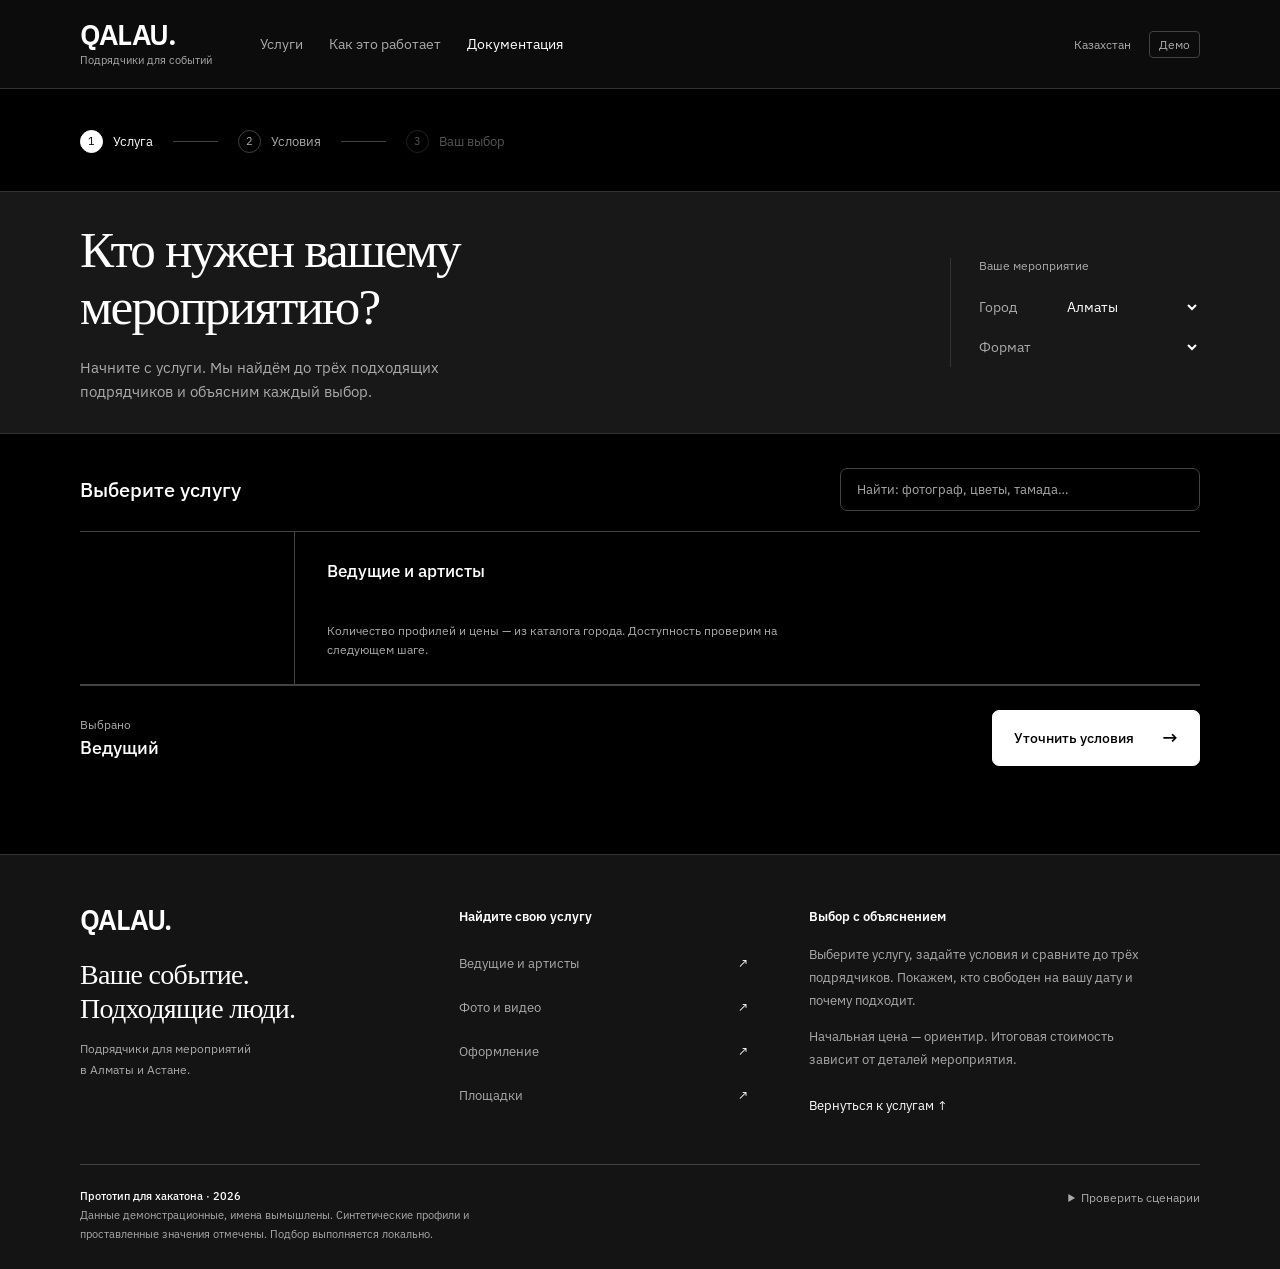
==== console-next/openai.html @ 5a3588a1 "Add QALAU OpenAI prototype with themed documentation and illustrations" ====
<!doctype html>
<html lang="ru" data-palette="openai"><head><meta charset="utf-8"><meta name="viewport" content="width=device-width,initial-scale=1"><meta name="theme-color" content="#000000"><title>QALAU — OpenAI</title><link rel="stylesheet" href="style.css"></head>
<body class="tonal-background"><a class="skip" href="#main">К содержимому</a>
<header class="header"><div class="header-inner"><div class="brand-lockup"><a class="brand" href="openai.html" aria-label="QALAU — к началу подбора">QALAU<span class="brand-dot">.</span></a><span class="brand-caption">Подрядчики для событий</span></div><nav class="header-nav" aria-label="Основная навигация"><button type="button" data-step="services">Услуги</button><a href="#about-project">Как это работает</a><a class="docs-nav-link" href="openai-docs.html">Документация</a></nav><div class="header-context"><span>Казахстан</span><span class="demo-label">Демо</span></div></div></header>
<main id="main"><nav class="journey" aria-label="Этапы подбора"><button data-step="services" aria-current="step"><span>1</span>Услуга</button><i aria-hidden="true"></i><button data-step="conditions"><span>2</span>Условия</button><i aria-hidden="true"></i><button data-step="results" disabled><span>3</span>Ваш выбор</button></nav>
<form id="search" novalidate>
<section id="services-screen" aria-labelledby="service-title">
<div class="intro"><div><h1 id="service-title" tabindex="-1">Кто нужен вашему<br><em>мероприятию?</em></h1><p>Начните с услуги. Мы найдём до трёх подходящих<br class="desktop-break"> подрядчиков и объясним каждый выбор.</p></div><div class="event-context"><span>Ваше мероприятие</span><div><label for="city">Город</label><select id="city" name="city"><option>Алматы</option><option>Астана</option></select></div><div><label for="format">Формат</label><select id="format" name="format"></select></div></div></div>
<div class="catalog-top"><h2>Выберите услугу</h2><div class="search-wrap"><label class="sr-only" for="service-search">Поиск услуги</label><input type="search" id="service-search" placeholder="Найти: фотограф, цветы, тамада…" autocomplete="off"></div></div>
<div class="catalog"><nav id="groups" aria-label="Группы услуг"></nav><div class="service-content"><div class="service-heading"><h3 id="group-title">Ведущие и артисты</h3><span id="service-count" aria-live="polite"></span></div><div id="service-list" role="group" aria-label="Категория подрядчика"></div><p class="catalog-note">Количество профилей и цены — из каталога города. Доступность проверим на следующем шаге.</p></div></div>
<input type="hidden" name="category" id="category" value="Ведущий">
<div class="selection-bar"><div><small>Выбрано</small><strong id="selected-name">Ведущий</strong></div><button type="button" class="primary" id="continue">Уточнить условия <span aria-hidden="true">→</span></button></div>
</section>
<section id="conditions-screen" hidden aria-labelledby="conditions-title"><div class="screen-heading"><h1 id="conditions-title" tabindex="-1">Несколько деталей.<br><em>И можно выбирать.</em></h1><p>Учтём дату, начальную цену и формат события.</p></div><div class="conditions-layout"><aside class="chosen-service"><span class="small-label">Выбранная услуга</span><div class="chosen-heading"><div class="chosen-copy"><h2 id="chosen-name"></h2><p id="chosen-description"></p></div><img id="chosen-illustration" class="chosen-illustration" width="112" height="112" alt="" decoding="async" hidden></div><button type="button" class="text-button" data-step="services">Изменить услугу <span aria-hidden="true">↗</span></button><div class="context-summary" id="context-summary"></div><button type="button" class="text-button" data-edit="city">Изменить город или формат</button></aside><div class="fields-panel"><div class="field-grid"><div class="field"><label for="date">Дата мероприятия</label><input type="date" id="date" name="date" min="2026-09-23" max="2026-12-31" required aria-describedby="date-help date-error"><small id="date-help">Демо: сентябрь — декабрь 2026</small><span id="date-error" class="error"></span></div><div class="field"><label for="budget">Бюджет на подрядчика</label><div class="money-input"><input type="number" id="budget" name="budget" min="1" step="1000" required aria-describedby="budget-help budget-error"><span>₸</span></div><small id="budget-help">Сравним со стартовой ценой</small><span id="budget-error" class="error"></span></div></div><details id="extra"><summary>Язык и длительность <span>Необязательно</span></summary><div class="field-grid"><div class="field"><label for="language">Язык работы</label><select id="language" name="language"></select></div><div class="field"><label for="hours">Длительность, часов</label><input type="number" id="hours" name="hours" min="1" max="24" placeholder="Не имеет значения" aria-describedby="hours-error"><span id="hours-error" class="error"></span></div></div><p class="helper">Для услуг без присутствия на площадке длительность не ограничивает подбор.</p></details><div class="conditions-action"><button class="primary" type="submit" id="submit">Подобрать подрядчиков <span aria-hidden="true">→</span></button><p>Только свободные на вашу дату.<br>Начальная цена — в пределах бюджета.</p></div></div></div></section>
</form>
<section id="results-screen" hidden aria-labelledby="results-title"><div class="result-top"><div><h1 id="results-title" tabindex="-1">Ваш короткий список.</h1><p id="results-subtitle"></p></div><button class="secondary" data-step="conditions">Изменить условия <span aria-hidden="true">↗</span></button></div><div id="query-summary" class="query-summary"></div><div id="dirty" class="notice" role="status" hidden>Условия изменены. Обновите подбор, чтобы увидеть актуальные варианты. <button class="text-button" data-action="retry">Обновить подбор</button></div><div id="result-content" aria-live="polite" aria-atomic="true"></div><p id="price-note" class="price-note" hidden>Цена «от» — ориентир, а не итоговая смета. Стоимость зависит от программы и деталей мероприятия.</p></section>
</main><footer class="site-footer" id="about-project"><div class="footer-inner"><div class="footer-grid"><div class="footer-brand"><a class="brand" href="openai.html" aria-label="QALAU — к началу подбора">QALAU<span class="brand-dot">.</span></a><p class="footer-message">Ваше событие.<br>Подходящие люди.</p><p>Подрядчики для мероприятий<br>в Алматы и Астане.</p></div><nav class="footer-services" aria-label="Услуги в футере"><h2>Найдите свою услугу</h2><button type="button" data-group="0">Ведущие и артисты <span aria-hidden="true">↗</span></button><button type="button" data-group="1">Фото и видео <span aria-hidden="true">↗</span></button><button type="button" data-group="2">Оформление <span aria-hidden="true">↗</span></button><button type="button" data-group="3">Площадки <span aria-hidden="true">↗</span></button></nav><section class="footer-about" aria-labelledby="footer-about-title"><h2 id="footer-about-title">Выбор с объяснением</h2><p>Выберите услугу, задайте условия и сравните до трёх подрядчиков. Покажем, кто свободен на вашу дату и почему подходит.</p><p>Начальная цена — ориентир. Итоговая стоимость зависит от деталей мероприятия.</p><button type="button" class="text-button" data-step="services">Вернуться к услугам <span aria-hidden="true">↑</span></button></section></div><div class="footer-bottom"><p><strong>Прототип для хакатона · 2026</strong><br>Данные демонстрационные, имена вымышлены. Синтетические профили и проставленные значения отмечены. Подбор выполняется локально.</p><details class="demo-tools"><summary>Проверить сценарии</summary><div><button data-scenario="popular">Три варианта</button><button data-scenario="rare">Редкая категория</button><button data-scenario="absent">Нет категории</button><button data-scenario="empty">Все заняты</button><button data-scenario="date">Другая дата</button><button data-scenario="error">Технический сбой</button><button data-scenario="initial">Начать заново</button></div></details></div></div></footer><script type="module" src="app.mjs"></script></body></html>
---- console-next/style.css ----
@font-face{font-family:Plex;src:url('../fonts/ibm-plex-sans.ttf') format('truetype');font-weight:100 900;font-display:swap}@font-face{font-family:Serif;src:url('../fonts/source-serif-4.ttf') format('truetype');font-weight:200 900;font-display:swap}
:root{color-scheme:dark;--bg:#191b19;--surface:#222521;--text:#eeeee7;--muted:#b2b9ae;--line:#42493f;--accent:#c6d4b1;--tint:#30392b;--error:#ffb5ac;font-family:Plex,'Segoe UI',sans-serif;color:var(--text);background:var(--bg);font-synthesis:none;scrollbar-color:#687260 var(--bg)}*{box-sizing:border-box}body{margin:0}button,input,select{font:inherit}button,a,input,select,summary{-webkit-tap-highlight-color:transparent}button,a{touch-action:manipulation}button{cursor:pointer}button:disabled{cursor:default;opacity:.5}a{color:inherit;text-underline-offset:4px}button{color:inherit}button:focus-visible,a:focus-visible,input:focus-visible,select:focus-visible,summary:focus-visible{outline:2px solid var(--accent);outline-offset:5px}::selection{background:var(--accent);color:var(--bg)}input{caret-color:var(--accent)}[hidden]{display:none!important}h1,h2,h3,p{margin:0}h1{font-family:Serif,Georgia,serif;font-size:clamp(34px,4vw,52px);line-height:1.12;font-weight:450;letter-spacing:-.035em}h1 em{color:var(--accent);font-style:normal}h2{font-size:20px;font-weight:500}h3{font-size:17px;font-weight:500}p{line-height:1.6}svg{width:20px;height:20px}.header{height:86px;border-bottom:1px solid var(--line);display:flex;align-items:center;gap:26px;padding:0 5vw}.brand{text-decoration:none;display:flex;align-items:center;font-size:25px;font-weight:600;letter-spacing:-.04em}.brand-mark{display:block;width:21px;height:25px;margin-right:12px;border:1px solid var(--accent);border-radius:2px;transform:rotate(-9deg);position:relative}.brand-mark:after{content:'';position:absolute;inset:5px -6px -5px 5px;border:1px solid var(--accent);border-radius:2px;background:var(--bg)}.brand-dot{color:var(--accent)}.header-description{color:var(--muted);font-size:13px}.demo-label{margin-left:auto;border:1px solid var(--line);padding:5px 10px;border-radius:5px;font-size:12px;color:var(--muted)}main{max-width:1200px;margin:auto;padding:0 40px}.journey{display:flex;align-items:center;gap:20px;padding:32px 0 36px}.journey button{border:0;background:none;padding:6px 0;display:flex;align-items:center;gap:10px;color:var(--muted);font-size:13px;min-height:40px}.journey button span{width:23px;height:23px;display:grid;place-items:center;border:1px solid var(--line);border-radius:50%;font-size:11px}.journey button[aria-current]{color:var(--text)}.journey button[aria-current] span{background:var(--accent);color:var(--bg);border-color:var(--accent)}.journey i{height:1px;width:45px;background:var(--line)}.intro{display:flex;align-items:center;justify-content:space-between;gap:40px;margin:6px 0 48px}.intro p,.screen-heading p{font-size:15px;color:var(--muted);margin-top:20px}.event-context{min-width:250px;padding-left:28px;border-left:1px solid var(--line);font-size:14px}.event-context>span{display:block;color:var(--muted);font-size:12px;margin-bottom:14px}.event-context>div{display:flex;justify-content:space-between;align-items:center;gap:24px}.event-context label{color:var(--muted)}.event-context select{width:145px;padding:10px 22px 10px 8px;background:transparent;border:0;color:var(--text);cursor:pointer}.event-context option{background:var(--surface)}.catalog-top{display:flex;align-items:center;justify-content:space-between;padding-bottom:20px;gap:24px}.search-wrap{position:relative;width:360px}.search-wrap input{width:100%;padding:12px 38px 12px 16px;border:1px solid var(--line);background:transparent;border-radius:7px;font-size:13px;color:var(--text)}.search-wrap span{position:absolute;right:15px;top:10px;font-size:23px;color:var(--muted)}input::placeholder{color:var(--muted)}.catalog{display:grid;grid-template-columns:215px minmax(0,1fr);border-top:1px solid var(--line);border-bottom:1px solid var(--line)}#groups{padding:25px 25px 25px 0;display:flex;flex-direction:column;gap:7px;border-right:1px solid var(--line)}#groups button{display:flex;align-items:center;justify-content:space-between;text-align:left;padding:12px 14px;border:1px solid transparent;border-radius:6px;background:transparent;font-size:14px;min-height:48px;color:var(--muted)}#groups button[aria-pressed=true]{background:var(--tint);color:var(--accent)}#groups button:hover{color:var(--text)}#groups small{font-size:11px}.service-content{padding:28px 0 25px 32px}.service-heading{display:flex;justify-content:space-between;align-items:center;margin-bottom:17px;gap:16px}.service-heading>span{font-size:12px;color:var(--muted)}#service-list{display:grid;grid-template-columns:1fr 1fr;column-gap:24px}.service{position:relative;text-align:left;display:block;width:100%;padding:18px 15px;border:1px solid transparent;border-bottom-color:var(--line);background:transparent;border-radius:0;min-height:119px}.service:hover{background:var(--surface)}.service[aria-pressed=true]{border-color:var(--accent);border-radius:7px;background:var(--tint)}.service-name{display:flex;align-items:center;justify-content:space-between;gap:10px;font-size:16px;font-weight:500}.choice-mark{width:17px;height:17px;border:1px solid #808b77;border-radius:50%;flex:none;display:grid;place-items:center}.choice-mark svg{width:13px;height:13px}.service[aria-pressed=true] .choice-mark{background:var(--accent);border-color:var(--accent);color:var(--bg)}.service-description{display:block;font-size:12px;line-height:1.45;color:var(--muted);margin:6px 20px 12px 0}.service-data{display:flex;gap:7px;font-size:12px;color:var(--muted);font-variant-numeric:tabular-nums}.service-data strong{color:var(--text);font-weight:400}.catalog-note{margin-top:22px;font-size:12px;color:var(--muted);max-width:70ch}.selection-bar{display:flex;align-items:center;justify-content:space-between;padding:24px 0;gap:20px}.selection-bar small{display:block;color:var(--muted);font-size:12px;margin-bottom:4px}.selection-bar strong{font-size:18px;font-weight:500}.primary,.secondary{display:inline-flex;align-items:center;justify-content:center;gap:28px;padding:15px 21px;border:1px solid var(--accent);border-radius:7px;min-height:50px;font-size:14px;font-weight:500;background:var(--accent);color:#202719}.primary:hover{background:#d8e3c8}.primary span,.secondary span{font-size:19px}.secondary{background:transparent;color:var(--text);border-color:var(--line)}.secondary:hover{background:var(--surface)}.text-button{border:0;background:none;padding:10px 0;color:var(--accent);font-size:13px;text-align:left;min-height:40px}.text-button:hover{text-decoration:underline;text-underline-offset:5px}.screen-heading{margin:6px 0 44px}.conditions-layout{display:grid;grid-template-columns:1fr 1.55fr;gap:64px;border-top:1px solid var(--line);padding-top:34px}.chosen-service h2{font-family:Serif,serif;font-size:31px;margin:10px 0}.small-label{color:var(--muted);font-size:12px}.chosen-service>p{color:var(--muted);font-size:14px;max-width:30ch}.context-summary{padding-top:24px;margin-top:20px;border-top:1px solid var(--line);font-size:15px}.field-grid{display:grid;grid-template-columns:1fr 1fr;gap:24px}.field label{display:block;font-size:14px;margin-bottom:11px}.field input,.field select{width:100%;height:51px;border:1px solid #687260;border-radius:7px;background:var(--surface);color:var(--text);padding:12px 14px;min-width:0}.field small{display:block;font-size:12px;color:var(--muted);margin-top:9px}.money-input{position:relative}.money-input input{padding-right:38px}.money-input>span{position:absolute;right:15px;top:13px;color:var(--muted)}.error{display:block;color:var(--error);font-size:12px;margin-top:7px}.error:empty{display:none}[aria-invalid=true]{border-color:var(--error)!important}#extra{margin-top:29px;border-block:1px solid var(--line)}summary{cursor:pointer;min-height:48px;padding:15px 0;font-size:14px}#extra summary span{float:right;color:var(--muted);font-size:12px}#extra .field-grid{padding:13px 0}.helper{color:var(--muted);font-size:12px;padding:0 0 20px}.conditions-action{margin-top:30px}.conditions-action .primary{width:100%}.conditions-action p{font-size:12px;color:var(--muted);margin-top:15px;text-align:center}.result-top{display:flex;justify-content:space-between;align-items:center;gap:30px;margin:8px 0 26px}.result-top h1{font-size:43px}.result-top p{color:var(--muted);font-size:14px;margin-top:15px}.query-summary{display:flex;flex-wrap:wrap;gap:9px;border-bottom:1px solid var(--line);padding-bottom:28px;margin-bottom:28px}.query-summary span{font-size:12px;padding:7px 12px;border:1px solid var(--line);border-radius:5px}.query-summary span:first-child{color:var(--accent);border-color:#758566}.comparison{display:grid;grid-template-columns:repeat(3,minmax(0,1fr));border:1px solid var(--line);border-radius:12px;overflow:hidden}.vendor{padding:25px 24px;display:grid;grid-template-rows:90px 91px 68px auto 110px auto;align-content:start;min-width:0;background:var(--surface)}.vendor+.vendor{border-left:1px solid var(--line)}.vendor h2{font-size:22px;line-height:1.25;letter-spacing:-.02em;overflow-wrap:anywhere}.vendor-meta{color:var(--muted);font-size:12px;margin-top:8px}.price{font-size:26px;font-variant-numeric:tabular-nums;letter-spacing:-.03em}.price small{font-size:14px;letter-spacing:0;color:var(--muted)}.price p{font-size:12px;color:var(--muted);margin-top:6px;letter-spacing:0}.available{display:flex;gap:8px;align-items:flex-start;font-size:13px;color:var(--accent)}.available small{display:block;color:var(--muted);font-size:11px;margin-top:3px}.why{padding:20px 0;border-block:1px solid var(--line);min-height:245px}.why h3{font-size:13px;color:var(--accent);margin-bottom:12px}.why p{font-size:14px;line-height:1.65}.why .source{color:var(--muted);font-size:12px;margin-top:14px}.facts{margin:0;padding:19px 0;font-size:12px}.facts>div{display:flex;justify-content:space-between;gap:18px;margin-bottom:10px}.facts dt{color:var(--muted)}.facts dd{margin:0;text-align:right}.vendor details{border-top:1px solid var(--line)}.vendor summary{font-size:12px}.vendor details p{font-size:13px;color:var(--muted);margin:12px 0;overflow-wrap:anywhere}.vendor .provenance{font-size:11px}.price-note{font-size:12px;color:var(--muted);margin-top:20px;max-width:75ch}.notice{border:1px solid var(--line);background:var(--tint);padding:16px 20px;border-radius:7px;margin-bottom:22px;font-size:13px;line-height:1.65}.empty{padding:55px 0 65px;max-width:660px}.empty h2{font-family:Serif,serif;font-size:31px;line-height:1.2;margin-bottom:20px}.empty p,.empty li{color:var(--muted);font-size:15px;line-height:1.65}.empty-actions{display:flex;gap:25px;flex-wrap:wrap;margin-top:20px}.loading{padding:70px 0;color:var(--muted);display:flex;align-items:center;gap:15px}.spinner{width:21px;height:21px;border:2px solid var(--line);border-top-color:var(--accent);border-radius:50%;animation:spin 1s linear infinite}@keyframes spin{to{transform:rotate(360deg)}}footer{display:flex;justify-content:space-between;align-items:flex-start;gap:35px;border-top:1px solid var(--line);margin-top:55px;padding:27px 0 30px;color:var(--muted)}footer strong{font-size:14px;color:var(--text);font-weight:500}footer p{font-size:11px;margin-top:9px;max-width:60ch}.demo-tools{text-align:right;max-width:410px}.demo-tools summary{font-size:12px;padding:0;min-height:35px}.demo-tools>div{display:flex;flex-wrap:wrap;justify-content:flex-end;gap:6px;margin-top:10px}.demo-tools button{background:transparent;border:1px solid var(--line);border-radius:4px;padding:9px 11px;font-size:11px;min-height:40px}.sr-only{position:absolute;width:1px;height:1px;overflow:hidden;clip-path:inset(50%);white-space:nowrap}.skip{position:fixed;left:20px;top:-70px;padding:12px;background:var(--accent);color:var(--bg);z-index:20}.skip:focus{top:15px}.no-services{padding:25px 0;grid-column:1/-1;color:var(--muted)}
@media(min-width:900px){.comparison:has(.vendor:only-child){max-width:490px;grid-template-columns:1fr}.comparison:has(.vendor:nth-child(2):last-child){grid-template-columns:repeat(2,minmax(0,1fr));max-width:860px}}
@media(max-width:1000px){main{padding-inline:28px}.catalog{grid-template-columns:185px 1fr}.service-content{padding-left:24px}#groups{padding-right:18px}#service-list{column-gap:15px}.service{padding-inline:10px}.conditions-layout{gap:35px;grid-template-columns:1fr 1.6fr}.vendor{padding:22px 17px}.vendor h2{font-size:20px}.why{min-height:285px}.price{font-size:23px}}
@media(max-width:760px){.header{height:72px;padding:0 24px}.header-description{display:none}main{padding-inline:24px}.journey{gap:12px;padding:22px 0 29px}.journey i{width:24px}.journey button{font-size:12px;gap:7px}.intro{display:block;margin-bottom:32px}.intro p{font-size:14px;margin-top:17px}.event-context{display:flex;flex-wrap:wrap;gap:10px 22px;border-left:0;border-block:1px solid var(--line);padding:12px 0;margin-top:26px;min-width:0}.event-context>span{display:none}.event-context>div{gap:5px;flex:1}.event-context select{width:100%;min-width:100px;max-width:150px}.catalog-top{display:block}.catalog-top h2{margin-bottom:16px}.search-wrap{width:100%}.catalog{display:block;border-top:0}#groups{display:grid;grid-template-columns:1fr 1fr;border:0;padding:0 0 18px;gap:6px}#groups button{border-color:var(--line);padding:10px 11px;font-size:12px}.service-content{padding:20px 0;border-top:1px solid var(--line)}.service-heading h3{font-size:16px}.service-heading>span{font-size:11px}#service-list{gap:0 12px}.service{padding:15px 10px;min-height:134px}.service-name{font-size:14px}.service-description{font-size:11px;margin-right:0}.service-data{font-size:11px;display:block}.service-data strong{display:block;margin-top:4px}.service-data .dot{display:none}.catalog-note{font-size:11px}.selection-bar{position:sticky;bottom:0;background:var(--bg);border-top:1px solid var(--line);padding:16px 0;z-index:2}.selection-bar strong{font-size:14px}.selection-bar .primary{padding:12px 14px;gap:13px;font-size:12px;min-width:170px}.screen-heading{margin-bottom:30px}.conditions-layout{grid-template-columns:1fr;gap:28px;padding-top:25px}.chosen-service h2{font-size:26px}.chosen-service>p{max-width:none}.context-summary{padding-top:16px;margin-top:7px}.field-grid{gap:18px}.result-top{display:block}.result-top h1{font-size:35px}.result-top .secondary{margin-top:20px;min-height:45px;padding:10px 16px;font-size:12px}.query-summary{margin-bottom:22px;padding-bottom:22px;gap:6px}.query-summary span{font-size:11px;padding:6px 9px}.comparison{display:block}.vendor{display:block;padding:25px}.vendor+.vendor{border-left:0;border-top:1px solid var(--line)}.vendor h2{font-size:24px}.price{margin-top:24px;font-size:28px}.available{margin:22px 0}.why{min-height:0}.facts{padding:22px 0 12px}.vendor summary{font-size:13px}.empty{padding:30px 0}.empty h2{font-size:29px}footer{display:block;margin-top:35px;padding-top:25px}.demo-tools{text-align:left;margin-top:25px}.demo-tools>div{justify-content:flex-start}.desktop-break{display:none}}
@media(max-width:400px){main{padding-inline:19px}.header{padding-inline:19px}.journey{gap:8px}.journey i{width:16px}.field-grid{grid-template-columns:1fr}.selection-bar{gap:10px}.selection-bar .primary{min-width:160px}.service-name{font-size:13px}}
@media(prefers-reduced-motion:reduce){*,*:before,*:after{animation:none!important;scroll-behavior:auto!important;transition:none!important}}

/* Keep the selected service and next action in reach throughout browsing. */
.selection-bar{position:sticky;bottom:0;z-index:2;background:var(--bg);border-top:1px solid var(--line)}
@media(min-width:761px){
 .journey{padding-bottom:24px}
 .intro{margin-bottom:34px}
 .comparison{grid-template-rows:minmax(70px,auto) minmax(76px,auto) minmax(62px,auto) auto minmax(104px,auto) auto}
 .vendor{grid-row:span 6;grid-template-rows:subgrid}
 .why{min-height:220px}
}
/* Brand-inspired palette studies; UI-specific shades are adapted for contrast. */

:root[data-palette="openai"]{color-scheme:dark;--bg:#000;--surface:#1f1f1f;--text:#fff;--muted:#aaa;--line:#424242;--accent:#fff;--tint:#292929;--error:#ffb5ac;--control:#777;--action:#fff;--on-action:#000;--action-hover:#dedede}
:root{scrollbar-color:var(--control,#687260) var(--bg)}
.primary{background:var(--action,var(--accent));border-color:var(--action,var(--accent));color:var(--on-action,#202719)}
.primary:hover{background:var(--action-hover,#d8e3c8);border-color:var(--action-hover,#d8e3c8)}
.field input,.field select{border-color:var(--control,#687260)}
.choice-mark{border-color:var(--control,#808b77)}
.query-summary span:first-child{border-color:var(--accent)}









@media(max-width:760px){.journey{padding-top:18px}}

/* User-provided swatches: exact pair colors; darker derived text for contrast. */


:root[data-palette="sky"]{color-scheme:light;--bg:#ffffff;--surface:#ffffff;--text:#172b55;--muted:#40577b;--line:#a9c0df;--accent:#304db2;--tint:#d2eaff;--error:#a42a25;--control:#627da2;--action:#6482f2;--on-action:#071b48;--action-hover:#7f99ff}



/* Shared editorial header and useful product footer. */
.header{height:auto;min-height:88px;padding:0 40px;background:var(--bg)}
.header-inner{width:100%;max-width:1120px;margin:auto;display:flex;align-items:center;gap:64px;min-height:88px}
.header .brand{font-size:28px;flex:none}
.header-nav{display:flex;align-items:center;gap:28px}
.header-nav a,.header-nav button{font-size:14px;text-decoration:none;background:none;border:0;padding:13px 0;min-height:44px;color:var(--muted)}
.header-nav a:hover,.header-nav button:hover{color:var(--accent);text-decoration:underline;text-underline-offset:6px}
.header-context{margin-left:auto;display:flex;align-items:center;gap:18px;font-size:12px;color:var(--muted)}
.header-context .demo-label{padding:5px 9px;border-radius:4px}
.site-footer{display:block;margin:64px 0 0;padding:0;background:var(--surface);border-top:1px solid var(--line);scroll-margin-top:24px}
.footer-inner{max-width:1200px;padding:46px 40px 24px;margin:auto}
.footer-grid{display:grid;grid-template-columns:1.1fr 1fr 1.35fr;gap:60px}
.footer-brand .brand{font-size:28px;width:fit-content;color:var(--text)}
.footer-brand .footer-message{font-family:Serif,Georgia,serif;font-size:28px;line-height:1.2;color:var(--text);letter-spacing:-.025em;margin:20px 0 14px}
.footer-brand>p:last-child{font-size:12px;color:var(--muted);line-height:1.7}
.site-footer h2{font-size:13px;font-weight:600;margin:7px 0 19px;color:var(--text)}
.footer-services button{display:flex;justify-content:space-between;gap:20px;width:100%;min-height:44px;padding:11px 0;background:none;border:0;color:var(--muted);font-size:13px;text-align:left}
.footer-services button span{color:var(--accent)}
.footer-services button:hover{color:var(--accent)}
.footer-about p{font-size:13px;line-height:1.75;margin:0 0 14px;max-width:43ch}
.footer-bottom{margin-top:38px;padding-top:22px;border-top:1px solid var(--line);display:flex;justify-content:space-between;align-items:flex-start;gap:44px}
.footer-bottom>p{margin:0;font-size:11px;max-width:64ch;line-height:1.75}
.footer-bottom strong{font-size:11px;font-weight:500;color:var(--text)}
.footer-bottom .demo-tools{flex:none;margin:0;max-width:380px}
.footer-bottom .demo-tools summary{min-height:44px;padding:0 0 12px;line-height:1.75}
@media(max-width:1000px){.header{padding-inline:28px}.header-inner{gap:40px}.header-nav{gap:22px}.footer-inner{padding-inline:28px}.footer-grid{gap:32px}}
@media(max-width:760px){.header{padding:0 24px}.header-inner{min-height:0;display:grid;grid-template-columns:1fr auto;gap:0;padding:19px 0 0}.header .brand{font-size:25px}.header-context{grid-column:2;grid-row:1;gap:12px}.header-context>span:first-child{display:none}.header-nav{grid-column:1/-1;grid-row:2;gap:27px;padding-top:11px}.header-nav a,.header-nav button{font-size:13px}.site-footer{margin-top:36px}.footer-inner{padding:32px 24px 22px}.footer-grid{grid-template-columns:1fr 1fr;gap:30px 25px}.footer-brand .brand{font-size:25px}.footer-brand .footer-message{font-size:24px}.site-footer h2{font-size:12px;margin-top:5px}.footer-services button{font-size:12px;gap:10px}.footer-about{grid-column:1/-1;border-top:1px solid var(--line);padding-top:24px}.footer-about p{max-width:none}.footer-bottom{display:block;margin-top:24px;padding-top:22px}.footer-bottom .demo-tools{margin-top:19px;text-align:left}.footer-bottom .demo-tools>div{justify-content:flex-start}}
@media(max-width:400px){.header{padding-inline:19px}.footer-inner{padding-inline:19px}.footer-grid{column-gap:20px}.footer-brand .footer-message{font-size:22px}}

/* Additional user reference studies, each with a fixed route. */
/* A secondary service illustration, scoped to the Sky playground. */
.chosen-heading{display:flex;align-items:center;justify-content:space-between;gap:20px;margin:10px 0}
.chosen-heading h2{margin:0;min-width:0;overflow-wrap:anywhere}
.chosen-illustration{display:block;width:112px;height:112px;object-fit:contain;flex:none}
.chosen-illustration[data-kind="decor"]{padding:9px}
.chosen-heading:has(.chosen-illustration[hidden]){min-height:0}
@media(max-width:1000px) and (min-width:761px){.chosen-illustration{width:96px;height:96px}.chosen-heading{gap:16px}.chosen-heading h2{font-size:27px}}
@media(max-width:760px){.chosen-illustration{width:64px;height:64px}.chosen-heading{gap:16px;margin:8px 0}.chosen-illustration[data-kind="decor"]{padding:5px}}

.chosen-copy{min-width:0}.chosen-copy p{font-size:14px;line-height:1.6;color:var(--muted);margin-top:10px;max-width:30ch}

/* Functional background zones for Sky and OpenAI playgrounds. */
:root[data-palette="sky"] .tonal-background{--intro-bg:#edf4ff;--chrome-bg:#f8faff;--footer-bg:#f0f5fc;--zone-line:#d6e2f2}
:root[data-palette="openai"] .tonal-background{--intro-bg:#181818;--chrome-bg:#0c0c0c;--footer-bg:#141414;--zone-line:#333333}
.tonal-background{overflow-x:clip}
.tonal-background .header{background:var(--chrome-bg);border-color:var(--zone-line)}
.tonal-background :is(.intro,.screen-heading,.result-top){position:relative;isolation:isolate;padding-block:30px;margin-top:6px}
.tonal-background :is(.intro,.screen-heading,.result-top)::before{content:"";position:absolute;z-index:-1;top:0;bottom:0;left:50%;width:100vw;transform:translateX(-50%);background:var(--intro-bg);border-block:1px solid var(--zone-line);pointer-events:none}
.tonal-background .site-footer{background:var(--footer-bg);border-color:var(--zone-line)}
.tonal-background .event-context{border-color:var(--zone-line)}
.tonal-background .selection-bar{background:var(--bg)}
@media(max-width:760px){.tonal-background :is(.intro,.screen-heading,.result-top){padding-block:24px}.tonal-background .intro{margin-bottom:30px}.tonal-background .event-context{margin-top:22px;padding-bottom:0;border-bottom:0}.tonal-background .screen-heading{margin-bottom:30px}}

/* Working product name and explicit documentation entry. */
.tonal-background .header-inner{gap:48px}
.brand-lockup{display:flex;flex-direction:column;gap:3px;flex:none;padding-block:14px}
.brand-lockup .brand{width:fit-content;line-height:1.05;font-size:29px;letter-spacing:-.035em}
.brand-caption{font-size:11px;color:var(--muted);line-height:1.5}
.tonal-background .header-nav{gap:26px}
.tonal-background .header-nav a{white-space:nowrap}
.tonal-background .header-nav .docs-nav-link{color:var(--text)}
@media(max-width:1000px){.tonal-background .header-inner{gap:28px}.tonal-background .header-nav{gap:20px}.tonal-background .header-context>span:first-child{display:none}}
@media(max-width:760px){.tonal-background .header-inner{gap:0;padding-top:15px}.brand-lockup{padding:0}.brand-lockup .brand{font-size:27px}.brand-caption{font-size:10px}.tonal-background .header-nav{gap:8px 22px;flex-wrap:wrap;padding-top:8px}.tonal-background .header-nav a,.tonal-background .header-nav button{font-size:12px}.tonal-background .header-context{align-self:start;margin-top:3px}}
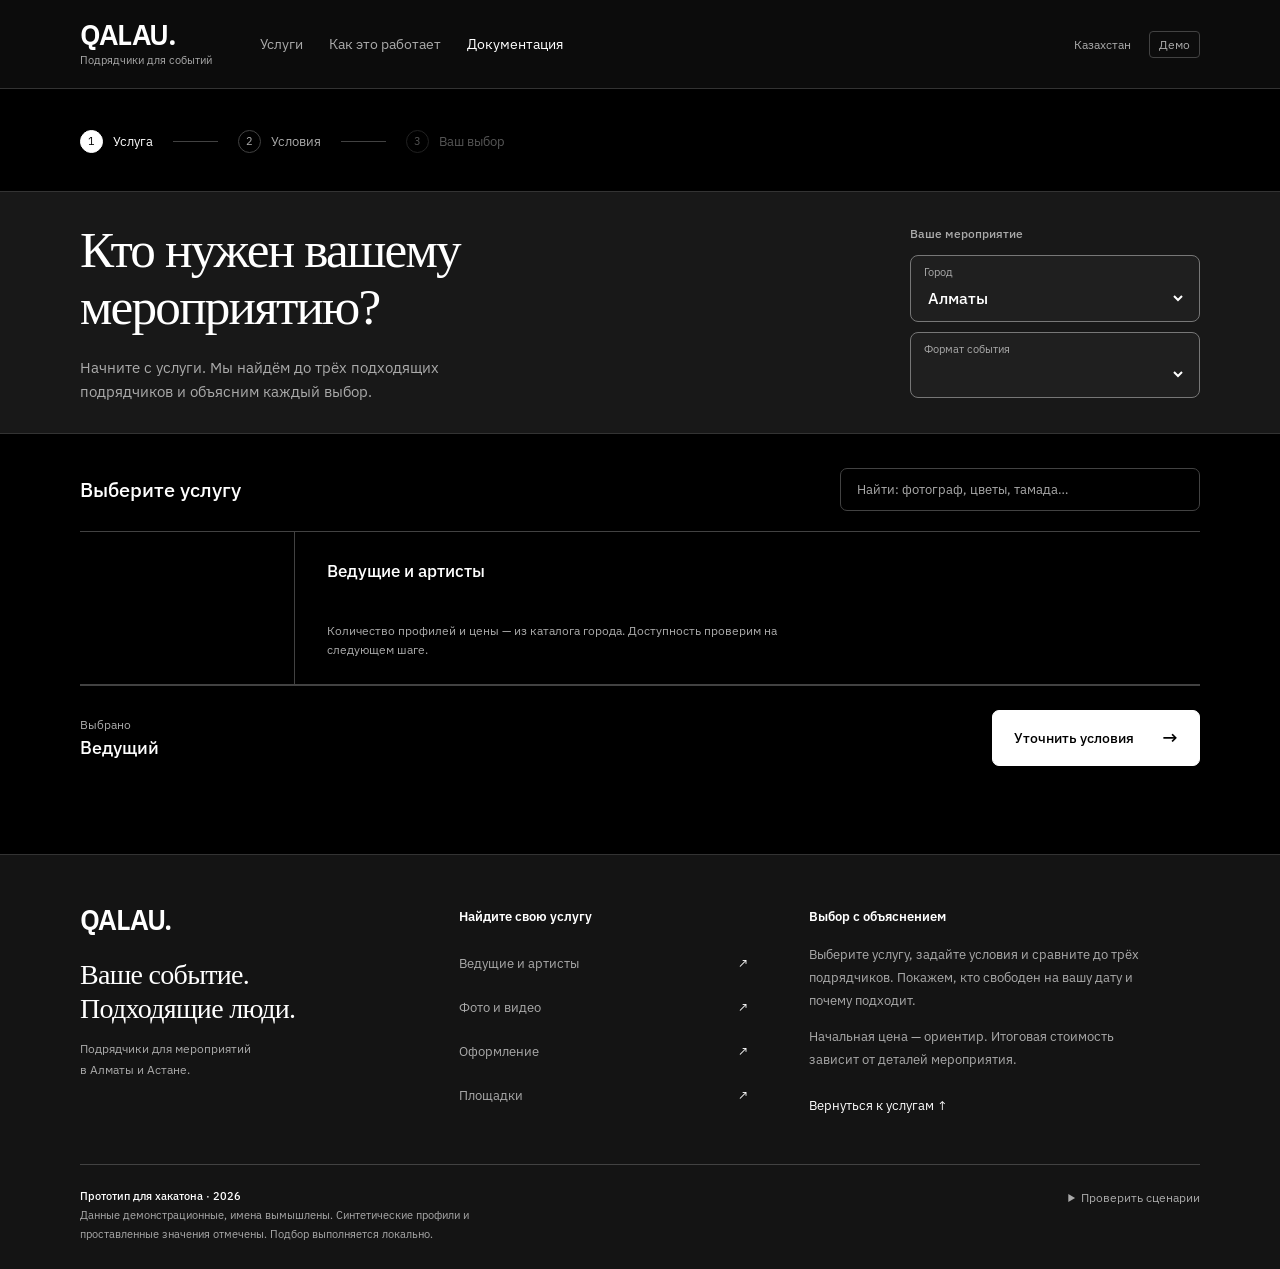
==== commit 1332b65b: "Polish QALAU event city and format controls" ====
--- a/console-next/openai.html
+++ b/console-next/openai.html
@@ -5,7 +5,7 @@
 <main id="main"><nav class="journey" aria-label="Этапы подбора"><button data-step="services" aria-current="step"><span>1</span>Услуга</button><i aria-hidden="true"></i><button data-step="conditions"><span>2</span>Условия</button><i aria-hidden="true"></i><button data-step="results" disabled><span>3</span>Ваш выбор</button></nav>
 <form id="search" novalidate>
 <section id="services-screen" aria-labelledby="service-title">
-<div class="intro"><div><h1 id="service-title" tabindex="-1">Кто нужен вашему<br><em>мероприятию?</em></h1><p>Начните с услуги. Мы найдём до трёх подходящих<br class="desktop-break"> подрядчиков и объясним каждый выбор.</p></div><div class="event-context"><span>Ваше мероприятие</span><div><label for="city">Город</label><select id="city" name="city"><option>Алматы</option><option>Астана</option></select></div><div><label for="format">Формат</label><select id="format" name="format"></select></div></div></div>
+<div class="intro"><div><h1 id="service-title" tabindex="-1">Кто нужен вашему<br><em>мероприятию?</em></h1><p>Начните с услуги. Мы найдём до трёх подходящих<br class="desktop-break"> подрядчиков и объясним каждый выбор.</p></div><fieldset class="event-context event-editor"><legend>Ваше мероприятие</legend><div><label for="city">Город</label><select id="city" name="city"><option>Алматы</option><option>Астана</option></select></div><div><label for="format">Формат события</label><select id="format" name="format"></select></div></fieldset></div>
 <div class="catalog-top"><h2>Выберите услугу</h2><div class="search-wrap"><label class="sr-only" for="service-search">Поиск услуги</label><input type="search" id="service-search" placeholder="Найти: фотограф, цветы, тамада…" autocomplete="off"></div></div>
 <div class="catalog"><nav id="groups" aria-label="Группы услуг"></nav><div class="service-content"><div class="service-heading"><h3 id="group-title">Ведущие и артисты</h3><span id="service-count" aria-live="polite"></span></div><div id="service-list" role="group" aria-label="Категория подрядчика"></div><p class="catalog-note">Количество профилей и цены — из каталога города. Доступность проверим на следующем шаге.</p></div></div>
 <input type="hidden" name="category" id="category" value="Ведущий">
--- a/console-next/style.css
+++ b/console-next/style.css
@@ -105,3 +105,16 @@
 .tonal-background .header-nav .docs-nav-link{color:var(--text)}
 @media(max-width:1000px){.tonal-background .header-inner{gap:28px}.tonal-background .header-nav{gap:20px}.tonal-background .header-context>span:first-child{display:none}}
 @media(max-width:760px){.tonal-background .header-inner{gap:0;padding-top:15px}.brand-lockup{padding:0}.brand-lockup .brand{font-size:27px}.brand-caption{font-size:10px}.tonal-background .header-nav{gap:8px 22px;flex-wrap:wrap;padding-top:8px}.tonal-background .header-nav a,.tonal-background .header-nav button{font-size:12px}.tonal-background .header-context{align-self:start;margin-top:3px}}
+
+/* Editable event context: labels, values and hit areas form one control. */
+.tonal-background .event-context.event-editor{display:grid;grid-template-columns:1fr;gap:10px;width:290px;min-width:290px;margin:0;padding:0;border:0}
+.event-editor legend{padding:0;margin-bottom:14px;font-size:12px;font-weight:500;color:var(--muted)}
+.event-context.event-editor>div{display:block;min-width:0;padding:9px 13px 6px;border:1px solid var(--control);border-radius:8px;background:var(--surface)}
+.event-context.event-editor label{display:block;font-size:11px;line-height:1.4;color:var(--muted);cursor:pointer}
+.event-context.event-editor select{display:block;width:100%;min-width:0;max-width:none;min-height:34px;margin:0;padding:3px 0;font-size:16px;font-weight:500;line-height:1.4;border:0;border-radius:0;background:transparent;color:var(--text)}
+.event-context.event-editor>div:hover{border-color:var(--accent)}
+.event-context.event-editor>div:focus-within{outline:2px solid var(--accent);outline-offset:3px;border-color:var(--accent)}
+.event-context.event-editor select:focus-visible{outline:none}
+@media(max-width:1000px) and (min-width:761px){.tonal-background .event-context.event-editor{width:250px;min-width:250px}}
+@media(max-width:760px){.tonal-background .event-context.event-editor{width:100%;min-width:0;grid-template-columns:minmax(0,.85fr) minmax(0,1.15fr);gap:10px;margin-top:24px;padding:0;border:0}.event-editor legend{margin-bottom:10px}.event-context.event-editor>div{padding:9px 10px 6px}.event-context.event-editor select{font-size:14px;min-height:36px}}
+@media(max-width:350px){.tonal-background .event-context.event-editor{grid-template-columns:1fr}}
